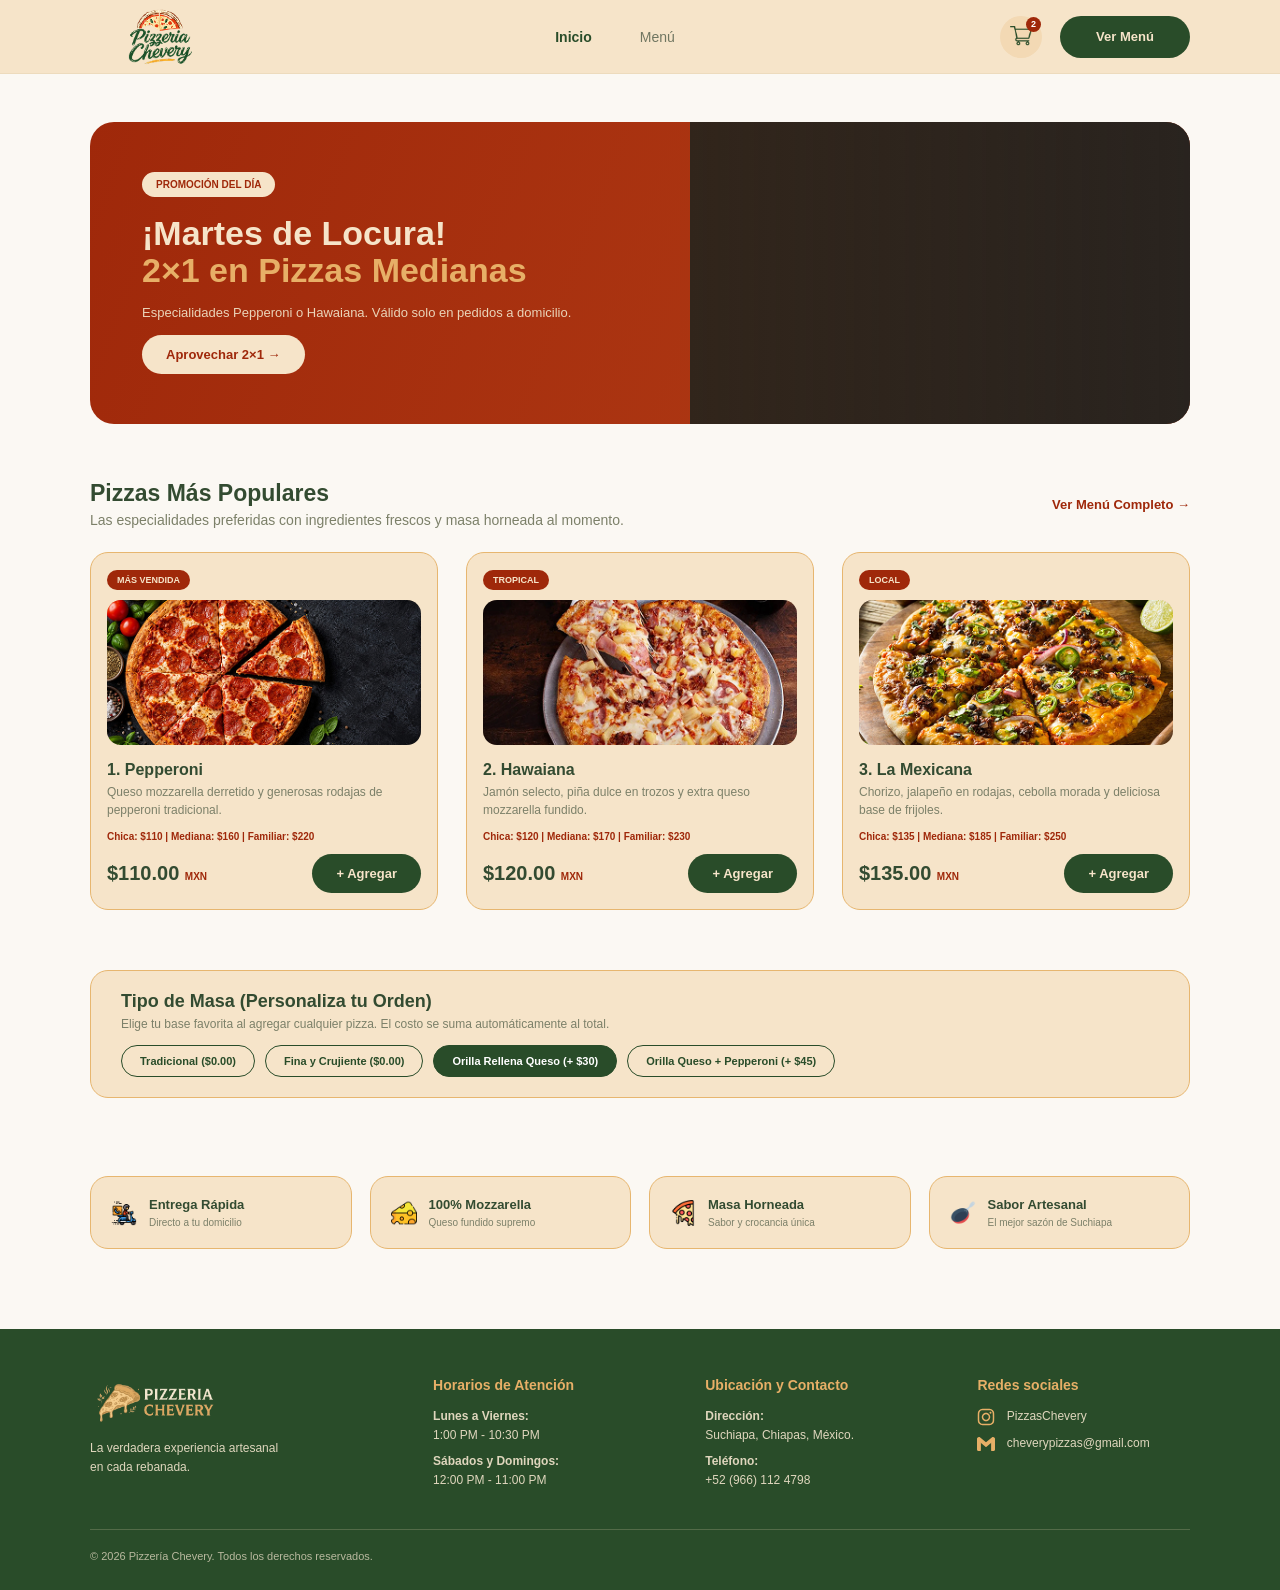
==== frontend/index.html @ 7844aa69 "vistas fijas" ====
<!DOCTYPE html>
<html lang="es">
<head>
    <meta charset="UTF-8">
    <meta name="viewport" content="width=device-width, initial-scale=1.0">
    <meta name="theme-color" content="#294c29">

    <title>Inicio | Pizzería Chevery</title>

    <link rel="stylesheet" href="css/base.css">
    <link rel="stylesheet" href="css/inicio.css">
</head>

<body>
    <header class="encabezado">
        <a class="marca" href="index.html">
            <img src="imagenes/logo-chevery.png" alt="Pizzería Chevery">
        </a>

        <nav class="navegacion">
            <a class="activa" href="index.html">Inicio</a>
            <a href="paginas/menu.html">Menú</a>
        </nav>

        <div class="acciones-encabezado">
            <a class="carrito-encabezado" href="paginas/carrito.html" aria-label="Ver carrito, 2 productos">
                <img src="imagenes/icono-carrito.svg" alt="">
                <span class="contador-carrito">2</span>
            </a>
            <a class="boton" href="paginas/menu.html">Ver Menú</a>
        </div>
    </header>

    <main class="contenedor inicio">
        <section class="hero">
            <div class="hero-copy">
                <span class="etiqueta">
                    PROMOCIÓN DEL DÍA
                </span>

                <h1>
                    ¡Martes de Locura!
                    <br>
                    <span>2×1 en Pizzas Medianas</span>
                </h1>

                <p>
                    Especialidades Pepperoni o Hawaiana.
                    Válido solo en pedidos a domicilio.
                </p>

                <a class="boton secundario" href="paginas/menu.html">
                    Aprovechar 2×1 →
                </a>
            </div>

            <div
                aria-label="Pizza pepperoni"
                class="hero-imagen"
                role="img">
            </div>
        </section>

        <section class="seccion-populares">
            <div class="encabezado-seccion">
                <div>
                    <h2>Pizzas Más Populares</h2>

                    <p class="subtitulo">
                        Las especialidades preferidas con ingredientes
                        frescos y masa horneada al momento.
                    </p>
                </div>

                <a class="enlace" href="paginas/menu.html">
                    Ver Menú Completo →
                </a>
            </div>

            <div class="productos">
                <article class="tarjeta producto">
                    <span class="insignia">
                        MÁS VENDIDA
                    </span>

                    <img
                        src="imagenes/pizza-pepperoni.png"
                        alt="Pizza pepperoni">

                    <h3>1. Pepperoni</h3>

                    <p>
                        Queso mozzarella derretido y generosas rodajas
                        de pepperoni tradicional.
                    </p>

                    <div class="precios">
                        Chica: $110 | Mediana: $160 | Familiar: $220
                    </div>

                    <div class="producto-pie">
                        <span class="precio-grande">
                            $110.00
                            <small>MXN</small>
                        </span>

                        <a class="boton" href="paginas/menu.html">
                            + Agregar
                        </a>
                    </div>
                </article>

                <article class="tarjeta producto">
                    <span class="insignia">
                        TROPICAL
                    </span>

                    <img
                        src="imagenes/pizza-hawaiana.png"
                        alt="Pizza hawaiana">

                    <h3>2. Hawaiana</h3>

                    <p>
                        Jamón selecto, piña dulce en trozos y extra
                        queso mozzarella fundido.
                    </p>

                    <div class="precios">
                        Chica: $120 | Mediana: $170 | Familiar: $230
                    </div>

                    <div class="producto-pie">
                        <span class="precio-grande">
                            $120.00
                            <small>MXN</small>
                        </span>

                        <a class="boton" href="paginas/menu.html">
                            + Agregar
                        </a>
                    </div>
                </article>

                <article class="tarjeta producto">
                    <span class="insignia">
                        LOCAL
                    </span>

                    <img
                        src="imagenes/pizza-mexicana.png"
                        alt="Pizza mexicana">

                    <h3>3. La Mexicana</h3>

                    <p>
                        Chorizo, jalapeño en rodajas, cebolla morada
                        y deliciosa base de frijoles.
                    </p>

                    <div class="precios">
                        Chica: $135 | Mediana: $185 | Familiar: $250
                    </div>

                    <div class="producto-pie">
                        <span class="precio-grande">
                            $135.00
                            <small>MXN</small>
                        </span>

                        <a class="boton" href="paginas/menu.html">
                            + Agregar
                        </a>
                    </div>
                </article>
            </div>
        </section>

        <section class="tarjeta masa">
            <h3>Tipo de Masa (Personaliza tu Orden)</h3>

            <p>
                Elige tu base favorita al agregar cualquier pizza.
                El costo se suma automáticamente al total.
            </p>

            <div class="opciones-masa">
                <button>
                    Tradicional ($0.00)
                </button>

                <button>
                    Fina y Crujiente ($0.00)
                </button>

                <button class="seleccionada">
                    Orilla Rellena Queso (+ $30)
                </button>

                <button>
                    Orilla Queso + Pepperoni (+ $45)
                </button>
            </div>
        </section>

        <section class="beneficios">
            <div class="tarjeta beneficio">
                <img src="imagenes/icono-entrega.svg" alt="">

                <div>
                    Entrega Rápida
                    <small>Directo a tu domicilio</small>
                </div>
            </div>

            <div class="tarjeta beneficio">
                <img src="imagenes/icono-queso.svg" alt="">

                <div>
                    100% Mozzarella
                    <small>Queso fundido supremo</small>
                </div>
            </div>

            <div class="tarjeta beneficio">
                <img src="imagenes/icono-pizza.svg" alt="">

                <div>
                    Masa Horneada
                    <small>Sabor y crocancia única</small>
                </div>
            </div>

            <div class="tarjeta beneficio">
                <img src="imagenes/icono-sazon.svg" alt="">

                <div>
                    Sabor Artesanal
                    <small>El mejor sazón de Suchiapa</small>
                </div>
            </div>
        </section>
    </main>

    <footer class="pie">
        <div class="pie-grid">
            <section>
                <h3><img src="imagenes/logo-chevery-claro.png" alt="Pizzería Chevery"></h3>

                <p>
                    La verdadera experiencia artesanal
                    <br>
                    en cada rebanada.
                </p>
            </section>

            <section>
                <h3>Horarios de Atención</h3>

                <p>
                    <b>Lunes a Viernes:</b>
                    <br>
                    1:00 PM - 10:30 PM
                </p>

                <p>
                    <b>Sábados y Domingos:</b>
                    <br>
                    12:00 PM - 11:00 PM
                </p>
            </section>

            <section>
                <h3>Ubicación y Contacto</h3>

                <p>
                    <b>Dirección:</b>
                    <br>
                    Suchiapa, Chiapas, México.
                </p>

                <p>
                    <b>Teléfono:</b>
                    <br>
                    +52 (966) 112 4798
                </p>
            </section>

            <section>
                <h3>Redes sociales</h3>

                <p>
                    <img src="imagenes/icono-instagram.svg" alt=""> PizzasChevery
                </p>

                <p>
                    <img src="imagenes/icono-correo.svg" alt=""> cheverypizzas@gmail.com
                </p>
            </section>
        </div>

        <div class="copyright">
            © 2026 Pizzería Chevery. Todos los derechos reservados.
        </div>
    </footer>
</body>
</html>
---- frontend/css/base.css ----
:root{--verde:#294c29;--rojo:#9f280a;--terracota:#b43e17;--naranja:#e7af67;--crema:#f6e4c9;--fondo:#fbf8f3;--texto:#334b31;--muted:#7c8069;--borde:#e7b66f;--radio:18px;--ancho:1100px;font-family:Arial,Helvetica,sans-serif;color:var(--texto);background:var(--fondo)}*{box-sizing:border-box}body{margin:0;min-width:320px;background:var(--fondo)}button,input,textarea{font:inherit}button{cursor:pointer}.encabezado{height:74px;background:var(--crema);border-bottom:1px solid #eddbbd;display:flex;align-items:center;padding:0 max(7%,calc((100% - var(--ancho))/2));justify-content:space-between;gap:24px}.marca{font-weight:800;color:var(--verde);font-size:18px;line-height:1.05;text-decoration:none;white-space:nowrap}.marca span{display:block;color:var(--rojo);font-size:14px}.navegacion{display:flex;gap:48px;align-items:center}.navegacion a{color:#707661;text-decoration:none;font-size:14px}.navegacion a.activa{font-weight:bold;color:var(--verde)}.boton{border:0;border-radius:30px;padding:12px 24px;background:var(--verde);color:var(--crema);font-size:13px;font-weight:bold;text-decoration:none;display:inline-flex;justify-content:center;align-items:center;gap:7px}.boton.secundario{background:var(--crema);color:var(--rojo)}.contenedor{width:min(var(--ancho),86%);margin:0 auto}.pie{background:var(--verde);color:var(--crema);padding:48px 0 28px;margin-top:80px}.pie-grid{width:min(var(--ancho),86%);margin:auto;display:grid;grid-template-columns:1.3fr 1fr 1fr .9fr;gap:36px;font-size:12px}.pie h3{font-size:14px;color:var(--naranja);margin:0 0 14px}.pie p{line-height:1.55;color:#dfd6bd;margin:8px 0}.copyright{width:min(var(--ancho),86%);margin:32px auto 0;border-top:1px solid #536b48;padding-top:20px;color:#b9b99f;font-size:11px}.titulo-pagina{font-size:30px;margin:0 0 6px;color:var(--verde)}.subtitulo{margin:0;color:var(--muted);font-size:14px}.tarjeta{background:var(--crema);border:1px solid var(--borde);border-radius:var(--radio)}
@media(max-width:760px){.encabezado{height:auto;min-height:70px;padding:12px 5%;flex-wrap:wrap}.navegacion{gap:18px;order:3;width:100%;justify-content:center}.navegacion a{font-size:13px}.contenedor{width:92%}.pie-grid{width:92%;grid-template-columns:1fr 1fr}.pie{margin-top:48px}.titulo-pagina{font-size:25px}}
@media(max-width:450px){.pie-grid{grid-template-columns:1fr}.navegacion{gap:14px}.encabezado>.boton{padding:10px 15px}}
.marca{display:flex;align-items:center;text-decoration:none;white-space:nowrap}.marca img{display:block;width:140px;max-height:60px;object-fit:contain}.boton img,.selector-envio img{width:16px;height:16px;object-fit:contain}.pie h3 img{display:block;width:130px;max-height:48px;object-fit:contain;object-position:left center}.pie p img{width:18px;height:18px;vertical-align:middle;object-fit:contain;margin-right:8px}.beneficio>img{width:26px;height:26px;object-fit:contain;flex:0 0 26px}
.acciones-encabezado{display:flex;align-items:center;gap:18px}.carrito-encabezado{width:42px;height:42px;position:relative;display:grid;place-items:center;border-radius:50%;background:#f3d9b4}.carrito-encabezado img{width:22px;height:22px;object-fit:contain}.contador-carrito{position:absolute;top:1px;right:1px;min-width:15px;height:15px;padding:0 3px;display:grid;place-items:center;border-radius:10px;background:var(--rojo);color:white;font-size:9px;font-weight:bold}.acciones-encabezado>.boton{min-width:130px;min-height:42px;padding:12px 20px}
@media(max-width:760px){.acciones-encabezado{margin-left:auto;gap:10px}.marca img{width:120px;max-height:48px}.acciones-encabezado>.boton{min-width:auto;padding:10px 16px}}
---- frontend/css/inicio.css ----
.inicio{padding-top:48px}.hero{min-height:290px;border-radius:24px;overflow:hidden;display:grid;grid-template-columns:1.2fr 1fr;background:linear-gradient(110deg,var(--rojo),var(--terracota));color:var(--crema)}.hero-copy{padding:50px 52px;align-self:center}.etiqueta{display:inline-block;border-radius:20px;padding:7px 14px;background:var(--crema);color:var(--rojo);font-weight:bold;font-size:10px}.hero h1{font-size:34px;line-height:1.1;margin:18px 0 12px}.hero h1 span{color:var(--naranja)}.hero p{font-size:13px;color:#ead4b9;line-height:1.5}.hero-imagen{background:linear-gradient(90deg,transparent,#2228),url('../imagenes/pizza-pepperoni.jpg') center/cover,#31251b;min-height:290px}.seccion-populares{margin-top:56px}.encabezado-seccion{display:flex;justify-content:space-between;align-items:center;margin-bottom:24px}.encabezado-seccion h2{margin:0 0 5px;font-size:23px}.enlace{color:var(--rojo);font-size:13px;font-weight:bold;text-decoration:none}.productos{display:grid;grid-template-columns:repeat(3,1fr);gap:28px}.producto{padding:16px;position:relative}.producto img{width:100%;height:145px;object-fit:cover;border-radius:14px;background:#d6c1a4}.producto h3{font-size:16px;margin:12px 0 5px}.producto p{font-size:12px;line-height:1.45;color:var(--muted);min-height:34px;margin:0}.producto .precios{color:var(--rojo);font-size:10px;font-weight:bold;margin:12px 0}.producto-pie{display:flex;justify-content:space-between;align-items:center}.precio-grande{font-weight:800;font-size:20px}.precio-grande small{font-size:10px;color:var(--rojo)}.insignia{display:inline-block;background:var(--rojo);color:var(--crema);border-radius:16px;padding:5px 10px;font-size:9px;font-weight:bold;margin-bottom:10px}.masa{padding:20px 30px;margin-top:60px}.masa h3{margin:0 0 5px;font-size:18px}.masa p{margin:0 0 14px;color:var(--muted);font-size:12px}.opciones-masa{display:flex;gap:10px;flex-wrap:wrap}.opciones-masa button{border:1px solid var(--verde);border-radius:22px;padding:9px 18px;background:transparent;color:var(--verde);font-size:11px;font-weight:bold}.opciones-masa button.seleccionada{background:var(--verde);color:white}.beneficios{display:grid;grid-template-columns:repeat(4,1fr);gap:18px;margin-top:78px}.beneficio{padding:20px;display:flex;align-items:center;gap:12px;font-size:13px;font-weight:bold}.beneficio small{display:block;color:var(--muted);font-size:10px;font-weight:normal;margin-top:5px}
@media(max-width:760px){.hero{grid-template-columns:1fr}.hero-copy{padding:34px}.hero-imagen{min-height:190px}.productos{grid-template-columns:repeat(2,1fr)}.beneficios{grid-template-columns:repeat(2,1fr)}.masa{padding:18px}.encabezado-seccion{align-items:flex-start;gap:12px}}
@media(max-width:500px){.productos{grid-template-columns:1fr}.beneficios{grid-template-columns:1fr 1fr}.producto img{height:190px}.hero h1{font-size:29px}.precio-grande{font-size:18px}}
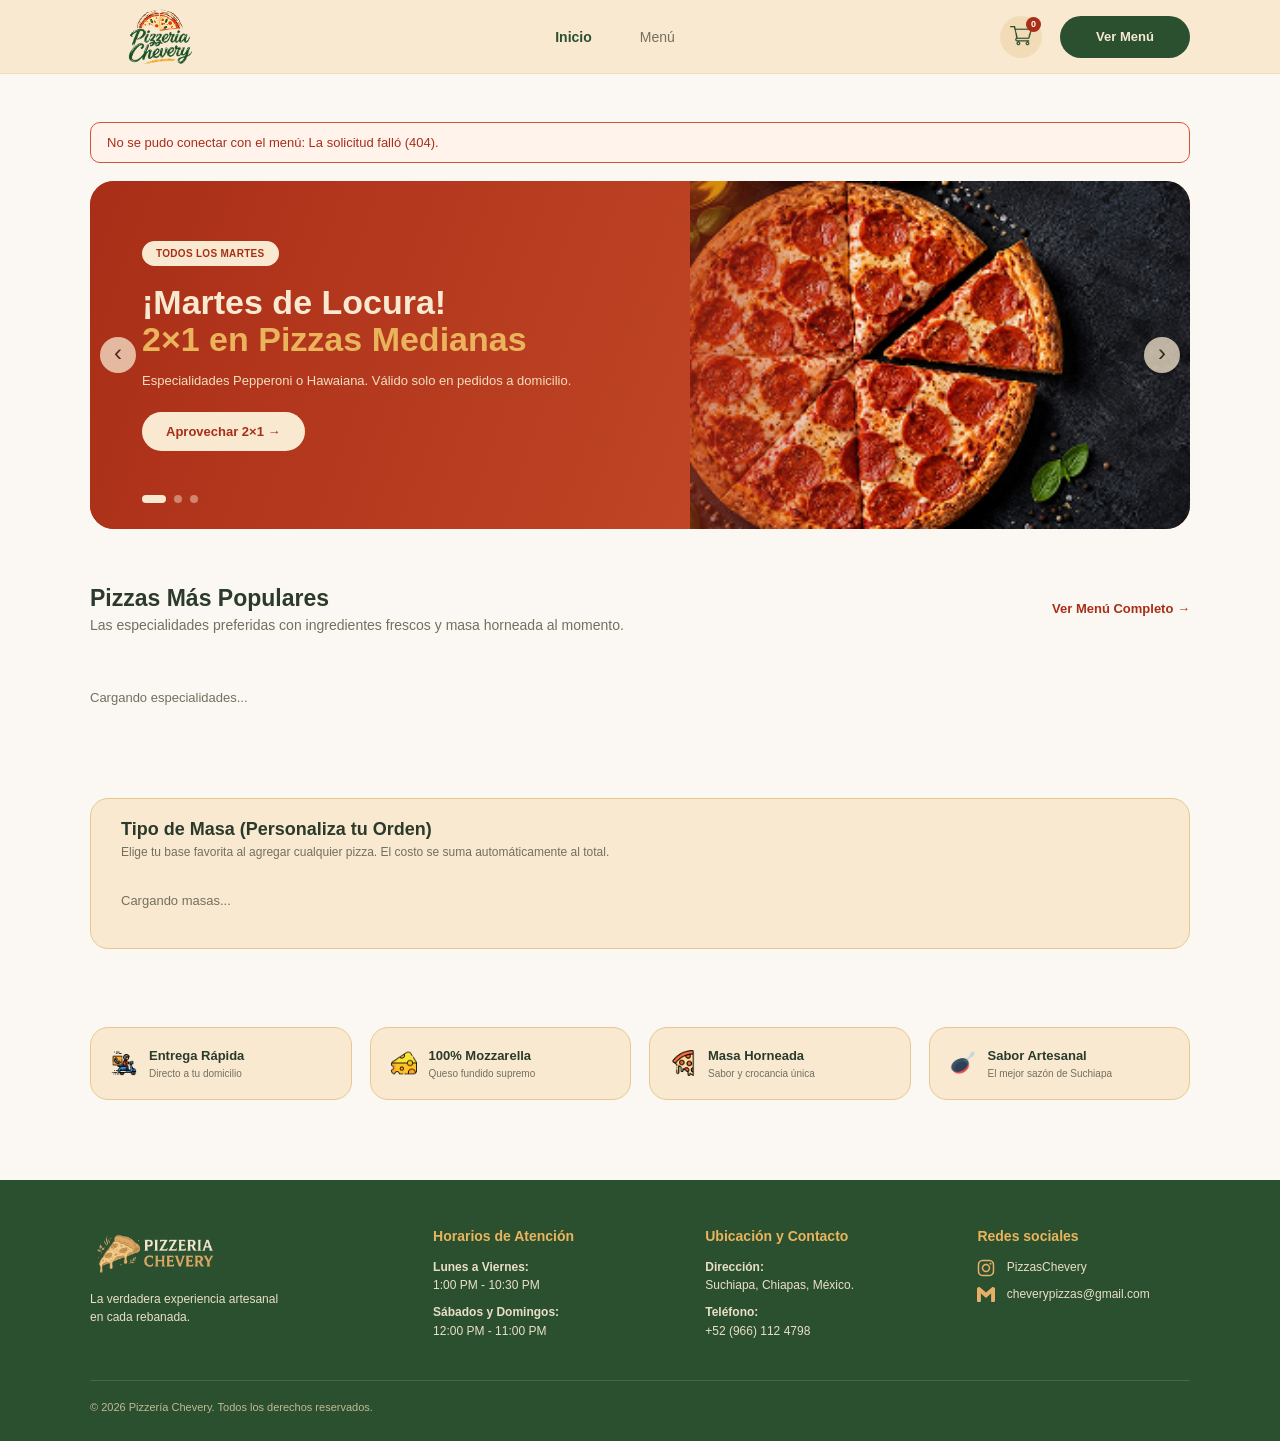
==== commit 699f3aea: "Configurar base de datos y conexion en backend" ====
--- a/frontend/index.html
+++ b/frontend/index.html
@@ -4,12 +4,14 @@
 <head>
     <meta charset="UTF-8">
     <meta name="viewport" content="width=device-width, initial-scale=1.0">
-    <meta name="theme-color" content="#294c29">
+    <meta name="theme-color" content="#2a5030">
 
     <title>Inicio | Pizzería Chevery</title>
 
     <link rel="stylesheet" href="css/base.css">
     <link rel="stylesheet" href="css/inicio.css">
+    <link rel="stylesheet" href="css/carrusel.css">
+    <script src="js/carrusel.js" defer></script>
 </head>
 
 <body>
@@ -24,41 +26,135 @@
         </nav>
 
         <div class="acciones-encabezado">
-            <a class="carrito-encabezado" href="paginas/carrito.html" aria-label="Ver carrito, 2 productos">
+            <a class="carrito-encabezado" href="paginas/carrito.html" aria-label="Ver carrito">
                 <img src="imagenes/icono-carrito.svg" alt="">
-                <span class="contador-carrito">2</span>
+                <span class="contador-carrito" data-cantidad-carrito>0</span>
             </a>
             <a class="boton" href="paginas/menu.html">Ver Menú</a>
         </div>
     </header>
 
     <main class="contenedor inicio">
-        <section class="hero">
-            <div class="hero-copy">
-                <span class="etiqueta">
-                    PROMOCIÓN DEL DÍA
-                </span>
-
-                <h1>
-                    ¡Martes de Locura!
-                    <br>
-                    <span>2×1 en Pizzas Medianas</span>
-                </h1>
-
-                <p>
-                    Especialidades Pepperoni o Hawaiana.
-                    Válido solo en pedidos a domicilio.
-                </p>
-
-                <a class="boton secundario" href="paginas/menu.html">
-                    Aprovechar 2×1 →
-                </a>
-            </div>
-
-            <div
-                aria-label="Pizza pepperoni"
-                class="hero-imagen"
-                role="img">
+        <p class="mensaje-error" data-aviso role="alert" hidden></p>
+        <section class="carrusel" data-carrusel aria-roledescription="carrusel" aria-label="Promociones de Pizzería Chevery">
+            <h1 class="sr-only">Pizzería Chevery: promociones</h1>
+
+            <div class="carrusel-pista">
+                <article class="promo promo-tomate" role="group" aria-roledescription="diapositiva" aria-label="1 de 3">
+                    <div class="promo-copy">
+                        <span class="etiqueta">TODOS LOS MARTES</span>
+
+                        <h2>
+                            ¡Martes de Locura!
+                            <br>
+                            <span>2×1 en Pizzas Medianas</span>
+                        </h2>
+
+                        <p>
+                            Especialidades Pepperoni o Hawaiana.
+                            Válido solo en pedidos a domicilio.
+                        </p>
+
+                        <a class="boton secundario" href="paginas/menu.html">
+                            Aprovechar 2×1 →
+                        </a>
+                    </div>
+
+                    <div class="promo-visual promo-foto">
+                        <img src="imagenes/pizza-pepperoni.png" alt="Pizza pepperoni">
+                    </div>
+                </article>
+
+                <article class="promo promo-albahaca" role="group" aria-roledescription="diapositiva" aria-label="2 de 3">
+                    <div class="promo-copy">
+                        <span class="etiqueta">PROMO INSTAGRAM</span>
+
+                        <h2>
+                            ¡Síguenos y brinda!
+                            <br>
+                            <span>Refresco de 500 mL gratis</span>
+                        </h2>
+
+                        <p>
+                            Sigue nuestra página de Instagram y muestra que nos
+                            sigues al hacer tu pedido. El refresco va por nuestra cuenta.
+                        </p>
+
+                        <a class="boton secundario" href="https://www.instagram.com/PizzasChevery/" target="_blank" rel="noopener">
+                            Seguir en Instagram →
+                        </a>
+                    </div>
+
+                    <div class="promo-visual" aria-hidden="true">
+                        <svg viewBox="0 0 240 240" width="210" height="210" focusable="false">
+                            <circle class="s-velo" cx="120" cy="124" r="104"/>
+                            <circle class="s-velo" cx="120" cy="124" r="78"/>
+                            <rect class="f-naranja" x="124" y="20" width="9" height="76" rx="4.5" transform="rotate(14 128 58)"/>
+                            <rect class="f-crema" x="66" y="76" width="108" height="15" rx="7.5"/>
+                            <path class="f-rojo" d="M74 91H166L157 214Q156 223 147 223H93Q84 223 83 214Z"/>
+                            <polygon class="f-crema" points="77.6,138 162.4,138 159.4,180 80.6,180"/>
+                            <text class="t-verde" x="120" y="165" text-anchor="middle" font-size="20" font-weight="800">500 mL</text>
+                            <circle class="f-naranja" cx="96" cy="112" r="4"/>
+                            <circle class="f-naranja" cx="142" cy="120" r="3"/>
+                            <g transform="rotate(12 182 66)">
+                                <circle class="f-naranja" cx="182" cy="66" r="36"/>
+                                <text class="t-rojo" x="182" y="72" text-anchor="middle" font-size="16" font-weight="800">GRATIS</text>
+                            </g>
+                        </svg>
+                    </div>
+                </article>
+
+                <article class="promo promo-horno" role="group" aria-roledescription="diapositiva" aria-label="3 de 3">
+                    <div class="promo-copy">
+                        <span class="etiqueta">ESTUDIANTES UP CHIAPAS</span>
+
+                        <h2>
+                            ¡Tu credencial vale!
+                            <br>
+                            <span>7% de descuento</span>
+                        </h2>
+
+                        <p>
+                            Presenta tu credencial de estudiante de la UP Chiapas
+                            y recibe 7% de descuento en tu pedido.
+                        </p>
+
+                        <a class="boton secundario" href="paginas/menu.html">
+                            Ver el menú →
+                        </a>
+                    </div>
+
+                    <div class="promo-visual" aria-hidden="true">
+                        <svg viewBox="0 0 260 220" width="230" height="195" focusable="false">
+                            <circle class="s-velo" cx="130" cy="112" r="100"/>
+                            <g transform="rotate(-6 130 120)">
+                                <rect class="f-crema" x="28" y="52" width="190" height="124" rx="14"/>
+                                <rect class="f-verde" x="28" y="52" width="190" height="32" rx="14"/>
+                                <rect class="f-verde" x="28" y="70" width="190" height="14"/>
+                                <text class="t-crema" x="42" y="73" font-size="12" font-weight="800">UP CHIAPAS</text>
+                                <circle class="f-naranja" cx="68" cy="124" r="22"/>
+                                <circle class="f-horno" cx="68" cy="118" r="8"/>
+                                <path class="f-horno" d="M52 142Q68 126 84 142Z"/>
+                                <rect class="f-borde" x="104" y="108" width="96" height="8" rx="4"/>
+                                <rect class="f-borde" x="104" y="126" width="72" height="8" rx="4"/>
+                                <rect class="f-borde" x="104" y="144" width="84" height="8" rx="4"/>
+                            </g>
+                            <g transform="rotate(10 208 58)">
+                                <circle class="f-naranja" cx="208" cy="58" r="38"/>
+                                <text class="t-horno" x="208" y="68" text-anchor="middle" font-size="30" font-weight="800">7%</text>
+                            </g>
+                        </svg>
+                    </div>
+                </article>
+            </div>
+
+            <button class="carrusel-flecha anterior" type="button" aria-label="Promoción anterior">‹</button>
+            <button class="carrusel-flecha siguiente" type="button" aria-label="Promoción siguiente">›</button>
+
+            <div class="carrusel-puntos">
+                <button class="carrusel-punto" type="button" aria-label="Ir a la promoción 1" aria-current="true"></button>
+                <button class="carrusel-punto" type="button" aria-label="Ir a la promoción 2"></button>
+                <button class="carrusel-punto" type="button" aria-label="Ir a la promoción 3"></button>
             </div>
         </section>
 
@@ -78,103 +174,23 @@
                 </a>
             </div>
 
-            <div class="productos">
+            <div class="productos" data-productos-inicio>
+                <p class="mensaje-carga">Cargando especialidades...</p>
+            </div>
+
+            <template id="plantilla-producto-inicio">
                 <article class="tarjeta producto">
-                    <span class="insignia">
-                        MÁS VENDIDA
-                    </span>
-
-                    <img
-                        src="imagenes/pizza-pepperoni.png"
-                        alt="Pizza pepperoni">
-
-                    <h3>1. Pepperoni</h3>
-
-                    <p>
-                        Queso mozzarella derretido y generosas rodajas
-                        de pepperoni tradicional.
-                    </p>
-
-                    <div class="precios">
-                        Chica: $110 | Mediana: $160 | Familiar: $220
-                    </div>
-
+                    <span class="insignia" data-etiqueta></span>
+                    <img data-imagen alt="">
+                    <h3 data-nombre></h3>
+                    <p data-descripcion></p>
+                    <div class="precios" data-precios></div>
                     <div class="producto-pie">
-                        <span class="precio-grande">
-                            $110.00
-                            <small>MXN</small>
-                        </span>
-
-                        <a class="boton" href="paginas/menu.html">
-                            + Agregar
-                        </a>
+                        <span class="precio-grande" data-precio></span>
+                        <button class="boton" type="button" data-agregar>+ Agregar</button>
                     </div>
                 </article>
-
-                <article class="tarjeta producto">
-                    <span class="insignia">
-                        TROPICAL
-                    </span>
-
-                    <img
-                        src="imagenes/pizza-hawaiana.png"
-                        alt="Pizza hawaiana">
-
-                    <h3>2. Hawaiana</h3>
-
-                    <p>
-                        Jamón selecto, piña dulce en trozos y extra
-                        queso mozzarella fundido.
-                    </p>
-
-                    <div class="precios">
-                        Chica: $120 | Mediana: $170 | Familiar: $230
-                    </div>
-
-                    <div class="producto-pie">
-                        <span class="precio-grande">
-                            $120.00
-                            <small>MXN</small>
-                        </span>
-
-                        <a class="boton" href="paginas/menu.html">
-                            + Agregar
-                        </a>
-                    </div>
-                </article>
-
-                <article class="tarjeta producto">
-                    <span class="insignia">
-                        LOCAL
-                    </span>
-
-                    <img
-                        src="imagenes/pizza-mexicana.png"
-                        alt="Pizza mexicana">
-
-                    <h3>3. La Mexicana</h3>
-
-                    <p>
-                        Chorizo, jalapeño en rodajas, cebolla morada
-                        y deliciosa base de frijoles.
-                    </p>
-
-                    <div class="precios">
-                        Chica: $135 | Mediana: $185 | Familiar: $250
-                    </div>
-
-                    <div class="producto-pie">
-                        <span class="precio-grande">
-                            $135.00
-                            <small>MXN</small>
-                        </span>
-
-                        <a class="boton" href="paginas/menu.html">
-                            + Agregar
-                        </a>
-                    </div>
-                </article>
-            </div>
+            </template>
         </section>
 
         <section class="tarjeta masa">
@@ -185,23 +201,13 @@
                 El costo se suma automáticamente al total.
             </p>
 
-            <div class="opciones-masa">
-                <button>
-                    Tradicional ($0.00)
-                </button>
-
-                <button>
-                    Fina y Crujiente ($0.00)
-                </button>
-
-                <button class="seleccionada">
-                    Orilla Rellena Queso (+ $30)
-                </button>
-
-                <button>
-                    Orilla Queso + Pepperoni (+ $45)
-                </button>
-            </div>
+            <div class="opciones-masa" data-opciones-masa>
+                <span class="mensaje-carga">Cargando masas...</span>
+            </div>
+
+            <template id="plantilla-opcion-masa">
+                <button type="button" data-masa></button>
+            </template>
         </section>
 
         <section class="beneficios">
@@ -291,11 +297,11 @@
                 <h3>Redes sociales</h3>
 
                 <p>
-                    <img src="imagenes/icono-instagram.svg" alt=""> PizzasChevery
-                </p>
-
-                <p>
-                    <img src="imagenes/icono-correo.svg" alt=""> cheverypizzas@gmail.com
+                    <a href="https://www.instagram.com/PizzasChevery/" target="_blank" rel="noopener noreferrer"><img src="imagenes/icono-instagram.svg" alt=""> PizzasChevery</a>
+                </p>
+
+                <p>
+                    <a href="mailto:cheverypizzas@gmail.com"><img src="imagenes/icono-correo.svg" alt=""> cheverypizzas@gmail.com</a>
                 </p>
             </section>
         </div>
@@ -304,5 +310,7 @@
             © 2026 Pizzería Chevery. Todos los derechos reservados.
         </div>
     </footer>
+    <script src="js/api.js"></script>
+    <script src="js/inicio.js"></script>
 </body>
 </html>
--- a/frontend/css/base.css
+++ b/frontend/css/base.css
@@ -1,6 +1,9 @@
-:root{--verde:#294c29;--rojo:#9f280a;--terracota:#b43e17;--naranja:#e7af67;--crema:#f6e4c9;--fondo:#fbf8f3;--texto:#334b31;--muted:#7c8069;--borde:#e7b66f;--radio:18px;--ancho:1100px;font-family:Arial,Helvetica,sans-serif;color:var(--texto);background:var(--fondo)}*{box-sizing:border-box}body{margin:0;min-width:320px;background:var(--fondo)}button,input,textarea{font:inherit}button{cursor:pointer}.encabezado{height:74px;background:var(--crema);border-bottom:1px solid #eddbbd;display:flex;align-items:center;padding:0 max(7%,calc((100% - var(--ancho))/2));justify-content:space-between;gap:24px}.marca{font-weight:800;color:var(--verde);font-size:18px;line-height:1.05;text-decoration:none;white-space:nowrap}.marca span{display:block;color:var(--rojo);font-size:14px}.navegacion{display:flex;gap:48px;align-items:center}.navegacion a{color:#707661;text-decoration:none;font-size:14px}.navegacion a.activa{font-weight:bold;color:var(--verde)}.boton{border:0;border-radius:30px;padding:12px 24px;background:var(--verde);color:var(--crema);font-size:13px;font-weight:bold;text-decoration:none;display:inline-flex;justify-content:center;align-items:center;gap:7px}.boton.secundario{background:var(--crema);color:var(--rojo)}.contenedor{width:min(var(--ancho),86%);margin:0 auto}.pie{background:var(--verde);color:var(--crema);padding:48px 0 28px;margin-top:80px}.pie-grid{width:min(var(--ancho),86%);margin:auto;display:grid;grid-template-columns:1.3fr 1fr 1fr .9fr;gap:36px;font-size:12px}.pie h3{font-size:14px;color:var(--naranja);margin:0 0 14px}.pie p{line-height:1.55;color:#dfd6bd;margin:8px 0}.copyright{width:min(var(--ancho),86%);margin:32px auto 0;border-top:1px solid #536b48;padding-top:20px;color:#b9b99f;font-size:11px}.titulo-pagina{font-size:30px;margin:0 0 6px;color:var(--verde)}.subtitulo{margin:0;color:var(--muted);font-size:14px}.tarjeta{background:var(--crema);border:1px solid var(--borde);border-radius:var(--radio)}
+:root{--verde:#2a5030;--verde-oscuro:#1d3a23;--rojo:#a92e17;--terracota:#cf5530;--naranja:#eab45c;--crema:#f8e9d0;--crema-2:#f2dcb8;--fondo:#fbf8f3;--texto:#2b3a2a;--muted:#756f5f;--borde:#e8c88f;--borde-suave:#ecdcc0;--horno:#3b2a1f;--horno-2:#5b4130;--pie-texto:#eadfc6;--pie-muted:#c2b994;--pie-linea:#46664a;--radio:18px;--ancho:1100px;font-family:Arial,Helvetica,sans-serif;color:var(--texto);background:var(--fondo)}*{box-sizing:border-box}body{margin:0;min-width:320px;background:var(--fondo)}button,input,textarea{font:inherit}button{cursor:pointer}.encabezado{height:74px;background:var(--crema);border-bottom:1px solid #ecdcc0;display:flex;align-items:center;padding:0 max(7%,calc((100% - var(--ancho))/2));justify-content:space-between;gap:24px}.marca{font-weight:800;color:var(--verde);font-size:18px;line-height:1.05;text-decoration:none;white-space:nowrap}.marca span{display:block;color:var(--rojo);font-size:14px}.navegacion{display:flex;gap:48px;align-items:center}.navegacion a{color:var(--muted);text-decoration:none;font-size:14px}.navegacion a.activa{font-weight:bold;color:var(--verde)}.boton{border:0;border-radius:30px;padding:12px 24px;background:var(--verde);color:var(--crema);font-size:13px;font-weight:bold;text-decoration:none;display:inline-flex;justify-content:center;align-items:center;gap:7px}.boton.secundario{background:var(--crema);color:var(--rojo)}.contenedor{width:min(var(--ancho),86%);margin:0 auto}.pie{background:var(--verde);color:var(--crema);padding:48px 0 28px;margin-top:80px}.pie-grid{width:min(var(--ancho),86%);margin:auto;display:grid;grid-template-columns:1.3fr 1fr 1fr .9fr;gap:36px;font-size:12px}.pie h3{font-size:14px;color:var(--naranja);margin:0 0 14px}.pie p{line-height:1.55;color:var(--pie-texto);margin:8px 0}.copyright{width:min(var(--ancho),86%);margin:32px auto 0;border-top:1px solid var(--pie-linea);padding-top:20px;color:var(--pie-muted);font-size:11px}.titulo-pagina{font-size:30px;margin:0 0 6px;color:var(--verde)}.subtitulo{margin:0;color:var(--muted);font-size:14px}.tarjeta{background:var(--crema);border:1px solid var(--borde);border-radius:var(--radio)}
 @media(max-width:760px){.encabezado{height:auto;min-height:70px;padding:12px 5%;flex-wrap:wrap}.navegacion{gap:18px;order:3;width:100%;justify-content:center}.navegacion a{font-size:13px}.contenedor{width:92%}.pie-grid{width:92%;grid-template-columns:1fr 1fr}.pie{margin-top:48px}.titulo-pagina{font-size:25px}}
 @media(max-width:450px){.pie-grid{grid-template-columns:1fr}.navegacion{gap:14px}.encabezado>.boton{padding:10px 15px}}
 .marca{display:flex;align-items:center;text-decoration:none;white-space:nowrap}.marca img{display:block;width:140px;max-height:60px;object-fit:contain}.boton img,.selector-envio img{width:16px;height:16px;object-fit:contain}.pie h3 img{display:block;width:130px;max-height:48px;object-fit:contain;object-position:left center}.pie p img{width:18px;height:18px;vertical-align:middle;object-fit:contain;margin-right:8px}.beneficio>img{width:26px;height:26px;object-fit:contain;flex:0 0 26px}
-.acciones-encabezado{display:flex;align-items:center;gap:18px}.carrito-encabezado{width:42px;height:42px;position:relative;display:grid;place-items:center;border-radius:50%;background:#f3d9b4}.carrito-encabezado img{width:22px;height:22px;object-fit:contain}.contador-carrito{position:absolute;top:1px;right:1px;min-width:15px;height:15px;padding:0 3px;display:grid;place-items:center;border-radius:10px;background:var(--rojo);color:white;font-size:9px;font-weight:bold}.acciones-encabezado>.boton{min-width:130px;min-height:42px;padding:12px 20px}
+.acciones-encabezado{display:flex;align-items:center;gap:18px}.carrito-encabezado{width:42px;height:42px;position:relative;display:grid;place-items:center;border-radius:50%;background:var(--crema-2)}.carrito-encabezado img{width:22px;height:22px;object-fit:contain}.contador-carrito{position:absolute;top:1px;right:1px;min-width:15px;height:15px;padding:0 3px;display:grid;place-items:center;border-radius:10px;background:var(--rojo);color:white;font-size:9px;font-weight:bold}.acciones-encabezado>.boton{min-width:130px;min-height:42px;padding:12px 20px}
 @media(max-width:760px){.acciones-encabezado{margin-left:auto;gap:10px}.marca img{width:120px;max-height:48px}.acciones-encabezado>.boton{min-width:auto;padding:10px 16px}}
+[hidden]{display:none!important}.mensaje-carga{grid-column:1/-1;color:var(--muted);font-size:13px;padding:20px 0}.mensaje-error{padding:12px 16px;border:1px solid #cf5530;border-radius:10px;background:#fff3ec;color:var(--rojo);font-size:13px;margin:0 0 18px}.carrito-vacio{padding:22px;border:1px dashed var(--borde);border-radius:14px;color:var(--muted);font-size:14px}.carrito-vacio a{color:var(--rojo);font-weight:bold}.item-gratis{color:var(--rojo)!important;font-weight:bold}
+
+.pie a{color:inherit;text-decoration:none}.pie a:hover,.pie a:focus-visible{text-decoration:underline;text-underline-offset:3px}
--- a/frontend/css/inicio.css
+++ b/frontend/css/inicio.css
@@ -1,3 +1,5 @@
-.inicio{padding-top:48px}.hero{min-height:290px;border-radius:24px;overflow:hidden;display:grid;grid-template-columns:1.2fr 1fr;background:linear-gradient(110deg,var(--rojo),var(--terracota));color:var(--crema)}.hero-copy{padding:50px 52px;align-self:center}.etiqueta{display:inline-block;border-radius:20px;padding:7px 14px;background:var(--crema);color:var(--rojo);font-weight:bold;font-size:10px}.hero h1{font-size:34px;line-height:1.1;margin:18px 0 12px}.hero h1 span{color:var(--naranja)}.hero p{font-size:13px;color:#ead4b9;line-height:1.5}.hero-imagen{background:linear-gradient(90deg,transparent,#2228),url('../imagenes/pizza-pepperoni.jpg') center/cover,#31251b;min-height:290px}.seccion-populares{margin-top:56px}.encabezado-seccion{display:flex;justify-content:space-between;align-items:center;margin-bottom:24px}.encabezado-seccion h2{margin:0 0 5px;font-size:23px}.enlace{color:var(--rojo);font-size:13px;font-weight:bold;text-decoration:none}.productos{display:grid;grid-template-columns:repeat(3,1fr);gap:28px}.producto{padding:16px;position:relative}.producto img{width:100%;height:145px;object-fit:cover;border-radius:14px;background:#d6c1a4}.producto h3{font-size:16px;margin:12px 0 5px}.producto p{font-size:12px;line-height:1.45;color:var(--muted);min-height:34px;margin:0}.producto .precios{color:var(--rojo);font-size:10px;font-weight:bold;margin:12px 0}.producto-pie{display:flex;justify-content:space-between;align-items:center}.precio-grande{font-weight:800;font-size:20px}.precio-grande small{font-size:10px;color:var(--rojo)}.insignia{display:inline-block;background:var(--rojo);color:var(--crema);border-radius:16px;padding:5px 10px;font-size:9px;font-weight:bold;margin-bottom:10px}.masa{padding:20px 30px;margin-top:60px}.masa h3{margin:0 0 5px;font-size:18px}.masa p{margin:0 0 14px;color:var(--muted);font-size:12px}.opciones-masa{display:flex;gap:10px;flex-wrap:wrap}.opciones-masa button{border:1px solid var(--verde);border-radius:22px;padding:9px 18px;background:transparent;color:var(--verde);font-size:11px;font-weight:bold}.opciones-masa button.seleccionada{background:var(--verde);color:white}.beneficios{display:grid;grid-template-columns:repeat(4,1fr);gap:18px;margin-top:78px}.beneficio{padding:20px;display:flex;align-items:center;gap:12px;font-size:13px;font-weight:bold}.beneficio small{display:block;color:var(--muted);font-size:10px;font-weight:normal;margin-top:5px}
+.inicio{padding-top:48px}.hero{min-height:290px;border-radius:24px;overflow:hidden;display:grid;grid-template-columns:1.2fr 1fr;background:linear-gradient(110deg,var(--rojo),var(--terracota));color:var(--crema)}.hero-copy{padding:50px 52px;align-self:center}.etiqueta{display:inline-block;border-radius:20px;padding:7px 14px;background:var(--crema);color:var(--rojo);font-weight:bold;font-size:10px}.hero h1{font-size:34px;line-height:1.1;margin:18px 0 12px}.hero h1 span{color:var(--naranja)}.hero p{font-size:13px;color:#ead4b9;line-height:1.5}.hero-imagen{background:linear-gradient(90deg,transparent,#2228),url('../imagenes/pizza-pepperoni.png') center/cover,#31251b;min-height:290px}.seccion-populares{margin-top:56px}.encabezado-seccion{display:flex;justify-content:space-between;align-items:center;margin-bottom:24px}.encabezado-seccion h2{margin:0 0 5px;font-size:23px}.enlace{color:var(--rojo);font-size:13px;font-weight:bold;text-decoration:none}.productos{display:grid;grid-template-columns:repeat(3,1fr);gap:28px}.producto{padding:16px;position:relative}.producto img{width:100%;height:145px;object-fit:cover;border-radius:14px;background:#f2dcb8}.producto h3{font-size:16px;margin:12px 0 5px}.producto p{font-size:12px;line-height:1.45;color:var(--muted);min-height:34px;margin:0}.producto .precios{color:var(--rojo);font-size:10px;font-weight:bold;margin:12px 0}.producto-pie{display:flex;justify-content:space-between;align-items:center}.precio-grande{font-weight:800;font-size:20px}.precio-grande small{font-size:10px;color:var(--rojo)}.insignia{display:inline-block;background:var(--rojo);color:var(--crema);border-radius:16px;padding:5px 10px;font-size:9px;font-weight:bold;margin-bottom:10px}.masa{padding:20px 30px;margin-top:60px}.masa h3{margin:0 0 5px;font-size:18px}.masa p{margin:0 0 14px;color:var(--muted);font-size:12px}.opciones-masa{display:flex;gap:10px;flex-wrap:wrap}.opciones-masa button{border:1px solid var(--verde);border-radius:22px;padding:9px 18px;background:transparent;color:var(--verde);font-size:11px;font-weight:bold}.opciones-masa button.seleccionada{background:var(--verde);color:white}.beneficios{display:grid;grid-template-columns:repeat(4,1fr);gap:18px;margin-top:78px}.beneficio{padding:20px;display:flex;align-items:center;gap:12px;font-size:13px;font-weight:bold}.beneficio small{display:block;color:var(--muted);font-size:10px;font-weight:normal;margin-top:5px}
 @media(max-width:760px){.hero{grid-template-columns:1fr}.hero-copy{padding:34px}.hero-imagen{min-height:190px}.productos{grid-template-columns:repeat(2,1fr)}.beneficios{grid-template-columns:repeat(2,1fr)}.masa{padding:18px}.encabezado-seccion{align-items:flex-start;gap:12px}}
 @media(max-width:500px){.productos{grid-template-columns:1fr}.beneficios{grid-template-columns:1fr 1fr}.producto img{height:190px}.hero h1{font-size:29px}.precio-grande{font-size:18px}}
+
+.opciones-masa button{cursor:pointer;user-select:none;transition:transform 180ms ease,background-color 180ms ease,color 180ms ease,box-shadow 180ms ease}.opciones-masa button.seleccionada{background:var(--verde);color:white;transform:scale(1.04);box-shadow:0 4px 10px #2a503028}
--- a/frontend/css/carrusel.css
+++ b/frontend/css/carrusel.css
@@ -0,0 +1,200 @@
+.sr-only {
+    position: absolute;
+    width: 1px;
+    height: 1px;
+    margin: -1px;
+    padding: 0;
+    overflow: hidden;
+    clip: rect(0, 0, 0, 0);
+    white-space: nowrap;
+    border: 0;
+}
+
+.carrusel {
+    position: relative;
+    overflow: hidden;
+    border-radius: 24px;
+    background: var(--rojo);
+}
+
+.carrusel-pista {
+    display: flex;
+    overflow-x: auto;
+    scroll-snap-type: x mandatory;
+    scrollbar-width: none;
+    overscroll-behavior-x: contain;
+}
+
+.carrusel-pista::-webkit-scrollbar {
+    display: none;
+}
+
+.promo {
+    display: grid;
+    flex: 0 0 100%;
+    min-width: 0;
+    min-height: 300px;
+    grid-template-columns: 1.2fr 1fr;
+    color: var(--crema);
+    scroll-snap-align: start;
+    scroll-snap-stop: always;
+}
+
+.promo-tomate { background: linear-gradient(110deg, var(--rojo), var(--terracota)); }
+.promo-albahaca { background: linear-gradient(110deg, var(--verde-oscuro), var(--verde)); }
+.promo-horno { background: linear-gradient(110deg, var(--horno), var(--horno-2)); }
+
+.promo-copy {
+    align-self: center;
+    padding: 50px 52px 68px;
+}
+
+.promo .etiqueta {
+    display: inline-block;
+    padding: 7px 14px;
+    border-radius: 20px;
+    background: var(--crema);
+    color: var(--rojo);
+    font-size: 10px;
+    font-weight: bold;
+    letter-spacing: .3px;
+}
+
+.promo-albahaca .etiqueta { color: var(--verde); }
+.promo-horno .etiqueta { color: var(--horno); }
+
+.promo h2 {
+    margin: 18px 0 12px;
+    font-size: 34px;
+    line-height: 1.1;
+}
+
+.promo h2 span { color: var(--naranja); }
+
+.promo p {
+    max-width: 430px;
+    margin: 0 0 22px;
+    color: #f3dfc0;
+    font-size: 13px;
+    line-height: 1.5;
+}
+
+.promo-albahaca .boton.secundario { color: var(--verde); }
+.promo-horno .boton.secundario { color: var(--horno); }
+
+.promo-visual {
+    position: relative;
+    display: grid;
+    min-height: 300px;
+    place-items: center;
+    overflow: hidden;
+}
+
+.promo-visual svg {
+    display: block;
+    width: 280px;
+    max-width: 86%;
+    height: auto;
+}
+
+.promo-foto img {
+    position: absolute;
+    inset: 0;
+    display: block;
+    width: 100%;
+    height: 100%;
+    object-fit: cover;
+}
+
+.promo-foto::after {
+    position: absolute;
+    inset: 0;
+    background: linear-gradient(90deg, rgb(169 46 23 / 55%), transparent 38%);
+    content: "";
+}
+
+.f-crema { fill: var(--crema); }
+.f-naranja { fill: var(--naranja); }
+.f-rojo { fill: var(--rojo); }
+.f-verde { fill: var(--verde); }
+.f-horno { fill: var(--horno); }
+.f-borde { fill: var(--borde); }
+.t-crema { fill: var(--crema); }
+.t-rojo { fill: var(--rojo); }
+.t-verde { fill: var(--verde-oscuro); }
+.t-horno { fill: var(--horno); }
+.s-velo { fill: rgb(248 233 208 / 9%); }
+
+.carrusel-flecha {
+    position: absolute;
+    top: 50%;
+    display: grid;
+    width: 36px;
+    height: 36px;
+    padding: 0 0 3px;
+    transform: translateY(-50%);
+    border: 0;
+    border-radius: 50%;
+    background: rgb(248 233 208 / 88%);
+    color: var(--horno);
+    font-size: 24px;
+    line-height: 1;
+    place-items: center;
+    opacity: .85;
+    transition: opacity .2s, background .2s;
+}
+
+.carrusel-flecha:hover,
+.carrusel-flecha:focus-visible { background: var(--crema); opacity: 1; }
+.carrusel-flecha.anterior { left: 10px; }
+.carrusel-flecha.siguiente { right: 10px; }
+
+.carrusel-puntos {
+    position: absolute;
+    bottom: 26px;
+    left: 52px;
+    display: flex;
+    gap: 8px;
+}
+
+.carrusel-punto {
+    width: 8px;
+    height: 8px;
+    padding: 0;
+    border: 0;
+    border-radius: 50%;
+    background: rgb(248 233 208 / 45%);
+    transition: width .25s, background .25s;
+}
+
+.carrusel-punto[aria-current="true"] {
+    width: 24px;
+    border-radius: 8px;
+    background: var(--crema);
+}
+
+.carrusel button:focus-visible,
+.carrusel a:focus-visible {
+    outline: 2px solid var(--naranja);
+    outline-offset: 3px;
+}
+
+@media (prefers-reduced-motion: reduce) {
+    .carrusel-punto,
+    .carrusel-flecha { transition: none; }
+}
+
+@media (max-width: 760px) {
+    .promo { grid-template-columns: 1fr; }
+    .promo-copy { padding: 34px 34px 62px; }
+    .promo-visual { min-height: 190px; }
+    .promo-visual svg { width: auto; max-height: 190px; }
+    .carrusel-puntos { bottom: 22px; left: 34px; }
+    .carrusel-flecha { top: auto; bottom: 12px; transform: none; }
+    .carrusel-flecha.anterior { right: 56px; left: auto; }
+    .carrusel-flecha.siguiente { right: 12px; }
+}
+
+@media (max-width: 500px) {
+    .promo h2 { font-size: 27px; }
+}
